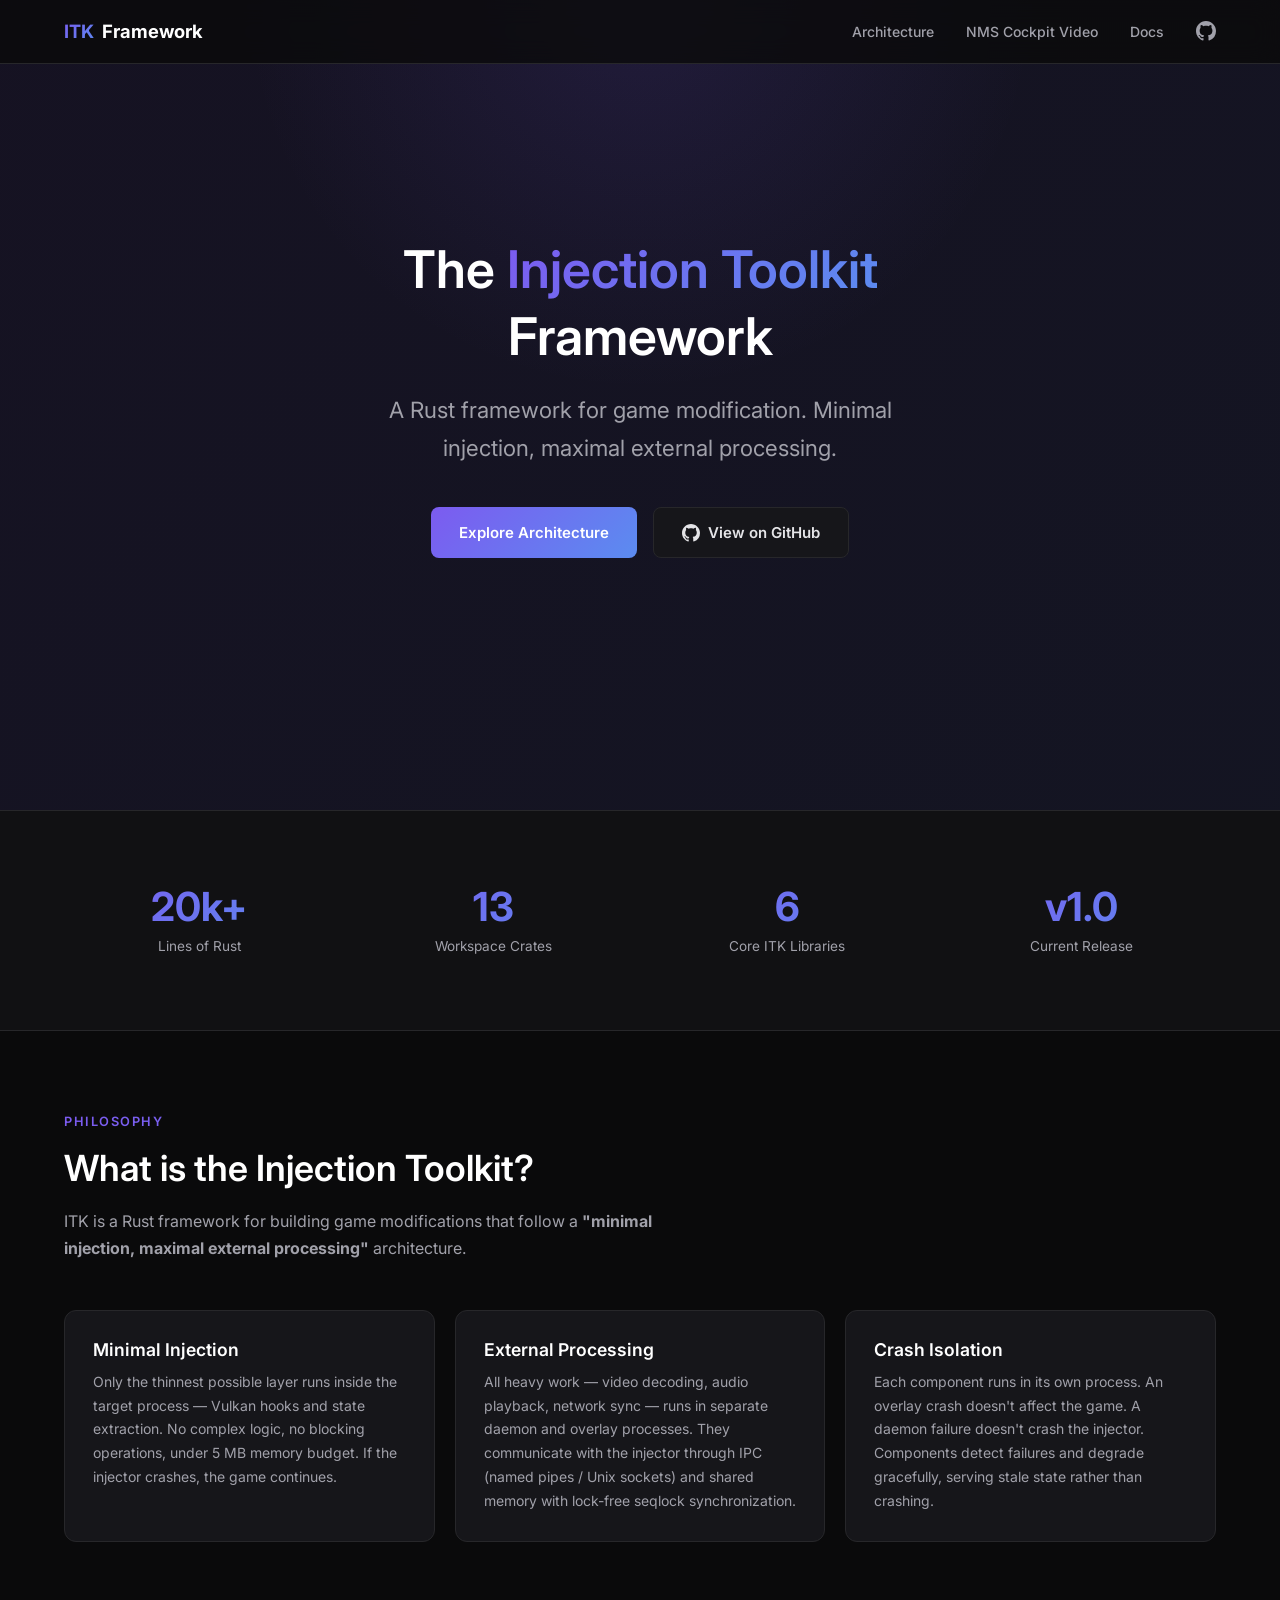
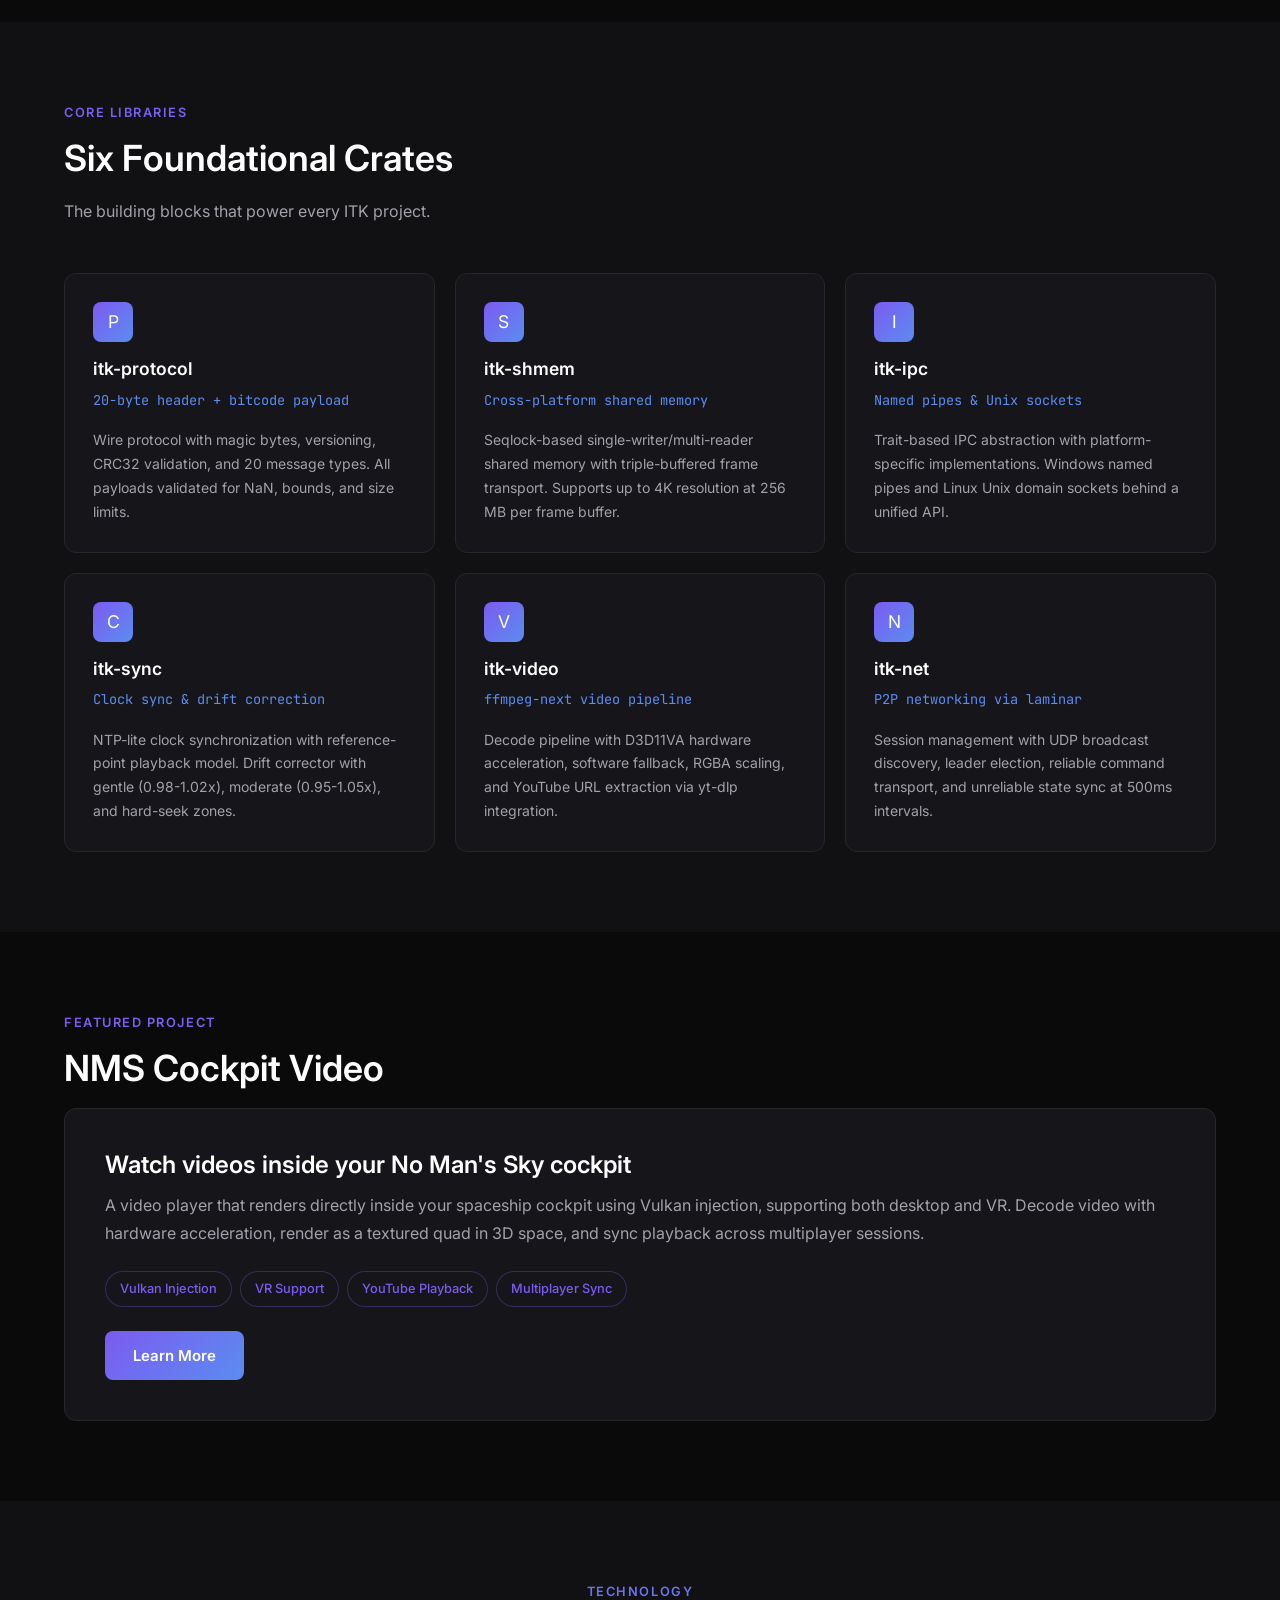
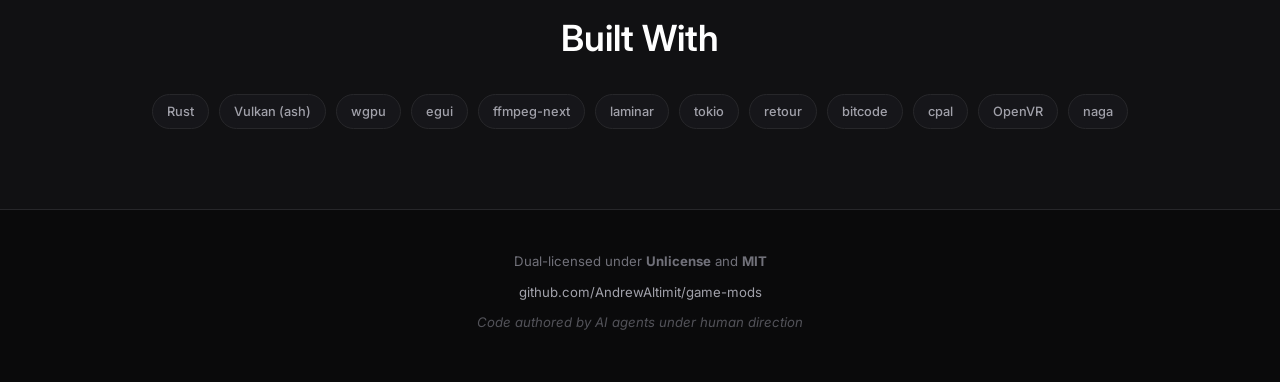
==== site/index.html @ 0e010b7b "feat: add GitHub Pages site with ITK documentation and CI deployment Build a complete static site sh" ====
<!DOCTYPE html>
<html lang="en">
<head>
  <meta charset="UTF-8">
  <meta name="viewport" content="width=device-width, initial-scale=1.0">
  <title>ITK — Injection Toolkit Framework</title>
  <meta name="description" content="A Rust framework for game modification. Minimal injection, maximal external processing.">
  <link rel="icon" href="img/favicon.svg" type="image/svg+xml">
  <link rel="stylesheet" href="css/styles.css">
</head>
<body>

  <!-- ── Navigation ──────────────────────────────────────────────── -->
  <nav class="navbar">
    <div class="container">
      <a href="index.html" class="nav-logo"><span>ITK</span> Framework</a>
      <div class="nav-links">
        <a href="architecture.html">Architecture</a>
        <a href="nms-cockpit-video.html">NMS Cockpit Video</a>
        <a href="docs.html">Docs</a>
        <a href="https://github.com/AndrewAltimit/game-mods" class="github-link" target="_blank" rel="noopener">
          <svg viewBox="0 0 16 16" aria-label="GitHub"><path d="M8 0C3.58 0 0 3.58 0 8c0 3.54 2.29 6.53 5.47 7.59.4.07.55-.17.55-.38 0-.19-.01-.82-.01-1.49-2.01.37-2.53-.49-2.69-.94-.09-.23-.48-.94-.82-1.13-.28-.15-.68-.52-.01-.53.63-.01 1.08.58 1.23.82.72 1.21 1.87.87 2.33.66.07-.52.28-.87.51-1.07-1.78-.2-3.64-.89-3.64-3.95 0-.87.31-1.59.82-2.15-.08-.2-.36-1.02.08-2.12 0 0 .67-.21 2.2.82.64-.18 1.32-.27 2-.27s1.36.09 2 .27c1.53-1.04 2.2-.82 2.2-.82.44 1.1.16 1.92.08 2.12.51.56.82 1.27.82 2.15 0 3.07-1.87 3.75-3.65 3.95.29.25.54.73.54 1.48 0 1.07-.01 1.93-.01 2.2 0 .21.15.46.55.38A8.01 8.01 0 0016 8c0-4.42-3.58-8-8-8z"/></svg>
        </a>
      </div>
      <button class="hamburger" aria-label="Toggle navigation">
        <span></span><span></span><span></span>
      </button>
    </div>
  </nav>

  <div class="nav-overlay">
    <a href="index.html">Home</a>
    <a href="architecture.html">Architecture</a>
    <a href="nms-cockpit-video.html">NMS Cockpit Video</a>
    <a href="docs.html">Docs</a>
    <a href="https://github.com/AndrewAltimit/game-mods" target="_blank" rel="noopener">GitHub</a>
  </div>

  <!-- ── Hero ────────────────────────────────────────────────────── -->
  <section class="hero animated-gradient">
    <div class="container hero-content">
      <h1 class="fade-in">The <span class="gradient">Injection Toolkit</span><br>Framework</h1>
      <p class="hero-tagline fade-in">A Rust framework for game modification. Minimal injection, maximal external processing.</p>
      <div class="hero-ctas fade-in">
        <a href="architecture.html" class="btn btn-primary">Explore Architecture</a>
        <a href="https://github.com/AndrewAltimit/game-mods" class="btn btn-secondary" target="_blank" rel="noopener">
          <svg width="18" height="18" viewBox="0 0 16 16" fill="currentColor"><path d="M8 0C3.58 0 0 3.58 0 8c0 3.54 2.29 6.53 5.47 7.59.4.07.55-.17.55-.38 0-.19-.01-.82-.01-1.49-2.01.37-2.53-.49-2.69-.94-.09-.23-.48-.94-.82-1.13-.28-.15-.68-.52-.01-.53.63-.01 1.08.58 1.23.82.72 1.21 1.87.87 2.33.66.07-.52.28-.87.51-1.07-1.78-.2-3.64-.89-3.64-3.95 0-.87.31-1.59.82-2.15-.08-.2-.36-1.02.08-2.12 0 0 .67-.21 2.2.82.64-.18 1.32-.27 2-.27s1.36.09 2 .27c1.53-1.04 2.2-.82 2.2-.82.44 1.1.16 1.92.08 2.12.51.56.82 1.27.82 2.15 0 3.07-1.87 3.75-3.65 3.95.29.25.54.73.54 1.48 0 1.07-.01 1.93-.01 2.2 0 .21.15.46.55.38A8.01 8.01 0 0016 8c0-4.42-3.58-8-8-8z"/></svg>
          View on GitHub
        </a>
      </div>
    </div>
  </section>

  <!-- ── Stats Strip ─────────────────────────────────────────────── -->
  <section class="stats-strip">
    <div class="container">
      <div class="stats-grid">
        <div class="stat-card fade-in">
          <div class="stat-value">20k+</div>
          <div class="stat-label">Lines of Rust</div>
        </div>
        <div class="stat-card fade-in">
          <div class="stat-value">13</div>
          <div class="stat-label">Workspace Crates</div>
        </div>
        <div class="stat-card fade-in">
          <div class="stat-value">6</div>
          <div class="stat-label">Core ITK Libraries</div>
        </div>
        <div class="stat-card fade-in">
          <div class="stat-value">v1.0</div>
          <div class="stat-label">Current Release</div>
        </div>
      </div>
    </div>
  </section>

  <!-- ── What is ITK? ────────────────────────────────────────────── -->
  <section>
    <div class="container">
      <div class="section-label fade-in">Philosophy</div>
      <h2 class="section-title fade-in">What is the Injection Toolkit?</h2>
      <div class="section-desc fade-in">
        <p>ITK is a Rust framework for building game modifications that follow a <strong>"minimal injection, maximal external processing"</strong> architecture.</p>
      </div>
      <div class="card-grid">
        <div class="card fade-in">
          <h3>Minimal Injection</h3>
          <p>Only the thinnest possible layer runs inside the target process &mdash; Vulkan hooks and state extraction. No complex logic, no blocking operations, under 5 MB memory budget. If the injector crashes, the game continues.</p>
        </div>
        <div class="card fade-in">
          <h3>External Processing</h3>
          <p>All heavy work &mdash; video decoding, audio playback, network sync &mdash; runs in separate daemon and overlay processes. They communicate with the injector through IPC (named pipes / Unix sockets) and shared memory with lock-free seqlock synchronization.</p>
        </div>
        <div class="card fade-in">
          <h3>Crash Isolation</h3>
          <p>Each component runs in its own process. An overlay crash doesn't affect the game. A daemon failure doesn't crash the injector. Components detect failures and degrade gracefully, serving stale state rather than crashing.</p>
        </div>
      </div>
    </div>
  </section>

  <!-- ── Core Libraries ──────────────────────────────────────────── -->
  <section style="background: var(--bg-raised);">
    <div class="container">
      <div class="section-label fade-in">Core Libraries</div>
      <h2 class="section-title fade-in">Six Foundational Crates</h2>
      <p class="section-desc fade-in">The building blocks that power every ITK project.</p>
      <div class="card-grid">
        <div class="card fade-in">
          <div class="card-icon">P</div>
          <h3>itk-protocol</h3>
          <p class="mono mb-2">20-byte header + bitcode payload</p>
          <p>Wire protocol with magic bytes, versioning, CRC32 validation, and 20 message types. All payloads validated for NaN, bounds, and size limits.</p>
        </div>
        <div class="card fade-in">
          <div class="card-icon">S</div>
          <h3>itk-shmem</h3>
          <p class="mono mb-2">Cross-platform shared memory</p>
          <p>Seqlock-based single-writer/multi-reader shared memory with triple-buffered frame transport. Supports up to 4K resolution at 256 MB per frame buffer.</p>
        </div>
        <div class="card fade-in">
          <div class="card-icon">I</div>
          <h3>itk-ipc</h3>
          <p class="mono mb-2">Named pipes &amp; Unix sockets</p>
          <p>Trait-based IPC abstraction with platform-specific implementations. Windows named pipes and Linux Unix domain sockets behind a unified API.</p>
        </div>
        <div class="card fade-in">
          <div class="card-icon">C</div>
          <h3>itk-sync</h3>
          <p class="mono mb-2">Clock sync &amp; drift correction</p>
          <p>NTP-lite clock synchronization with reference-point playback model. Drift corrector with gentle (0.98-1.02x), moderate (0.95-1.05x), and hard-seek zones.</p>
        </div>
        <div class="card fade-in">
          <div class="card-icon">V</div>
          <h3>itk-video</h3>
          <p class="mono mb-2">ffmpeg-next video pipeline</p>
          <p>Decode pipeline with D3D11VA hardware acceleration, software fallback, RGBA scaling, and YouTube URL extraction via yt-dlp integration.</p>
        </div>
        <div class="card fade-in">
          <div class="card-icon">N</div>
          <h3>itk-net</h3>
          <p class="mono mb-2">P2P networking via laminar</p>
          <p>Session management with UDP broadcast discovery, leader election, reliable command transport, and unreliable state sync at 500ms intervals.</p>
        </div>
      </div>
    </div>
  </section>

  <!-- ── Featured Project ────────────────────────────────────────── -->
  <section>
    <div class="container">
      <div class="section-label fade-in">Featured Project</div>
      <h2 class="section-title fade-in">NMS Cockpit Video</h2>
      <div class="featured-card fade-in">
        <div class="featured-info">
          <h3>Watch videos inside your No Man's Sky cockpit</h3>
          <p>A video player that renders directly inside your spaceship cockpit using Vulkan injection, supporting both desktop and VR. Decode video with hardware acceleration, render as a textured quad in 3D space, and sync playback across multiplayer sessions.</p>
          <div class="feature-list">
            <span class="pill pill-accent">Vulkan Injection</span>
            <span class="pill pill-accent">VR Support</span>
            <span class="pill pill-accent">YouTube Playback</span>
            <span class="pill pill-accent">Multiplayer Sync</span>
          </div>
          <a href="nms-cockpit-video.html" class="btn btn-primary">Learn More</a>
        </div>
      </div>
    </div>
  </section>

  <!-- ── Tech Stack ──────────────────────────────────────────────── -->
  <section style="background: var(--bg-raised);">
    <div class="container text-center">
      <div class="section-label fade-in">Technology</div>
      <h2 class="section-title fade-in">Built With</h2>
      <div class="pills-wrap mt-4 fade-in">
        <span class="pill">Rust</span>
        <span class="pill">Vulkan (ash)</span>
        <span class="pill">wgpu</span>
        <span class="pill">egui</span>
        <span class="pill">ffmpeg-next</span>
        <span class="pill">laminar</span>
        <span class="pill">tokio</span>
        <span class="pill">retour</span>
        <span class="pill">bitcode</span>
        <span class="pill">cpal</span>
        <span class="pill">OpenVR</span>
        <span class="pill">naga</span>
      </div>
    </div>
  </section>

  <!-- ── Footer ──────────────────────────────────────────────────── -->
  <footer class="footer">
    <div class="container">
      <p>Dual-licensed under <strong>Unlicense</strong> and <strong>MIT</strong></p>
      <p><a href="https://github.com/AndrewAltimit/game-mods" target="_blank" rel="noopener">github.com/AndrewAltimit/game-mods</a></p>
      <p class="footer-ai">Code authored by AI agents under human direction</p>
    </div>
  </footer>

  <script src="js/main.js"></script>
</body>
</html>
---- site/css/styles.css ----
/* ═══════════════════════════════════════════════════════════════════
   ITK — Injection Toolkit Design System
   Modern dark tech (Vercel/Linear-inspired)
   ═══════════════════════════════════════════════════════════════════ */

/* ── Fonts ────────────────────────────────────────────────────────── */
@import url('https://fonts.googleapis.com/css2?family=Inter:wght@400;500;600;700&family=JetBrains+Mono:wght@400;500&display=swap');

/* ── Custom Properties ────────────────────────────────────────────── */
:root {
  --bg:           #0a0a0b;
  --bg-raised:    #111113;
  --bg-card:      #16161a;
  --bg-code:      #1a1a20;
  --border:       #27272a;
  --border-light: #3f3f46;
  --text:         #e4e4e7;
  --text-muted:   #a1a1aa;
  --text-dim:     #71717a;
  --accent:       #7c5bf0;
  --accent-end:   #5b8cf0;
  --gradient:     linear-gradient(135deg, var(--accent), var(--accent-end));
  --font-body:    'Inter', system-ui, -apple-system, sans-serif;
  --font-mono:    'JetBrains Mono', ui-monospace, 'Cascadia Code', monospace;
  --radius:       8px;
  --radius-lg:    12px;
  --transition:   0.25s cubic-bezier(0.4, 0, 0.2, 1);
  --nav-height:   64px;
  --max-width:    1200px;
}

/* ── Reset & Base ─────────────────────────────────────────────────── */
*, *::before, *::after { box-sizing: border-box; margin: 0; padding: 0; }

html {
  scroll-behavior: smooth;
  scroll-padding-top: calc(var(--nav-height) + 24px);
  -webkit-text-size-adjust: 100%;
}

body {
  font-family: var(--font-body);
  background: var(--bg);
  color: var(--text);
  line-height: 1.7;
  font-size: clamp(0.938rem, 0.9rem + 0.2vw, 1rem);
  -webkit-font-smoothing: antialiased;
  overflow-x: hidden;
}

a { color: var(--accent-end); text-decoration: none; transition: color var(--transition); }
a:hover { color: var(--accent); }

img, svg { max-width: 100%; height: auto; display: block; }
ul, ol { list-style: none; }
h1, h2, h3, h4 { line-height: 1.3; font-weight: 600; color: #fff; }

h1 { font-size: clamp(2rem, 1.5rem + 2.5vw, 3.25rem); }
h2 { font-size: clamp(1.5rem, 1.2rem + 1.5vw, 2.25rem); }
h3 { font-size: clamp(1.15rem, 1rem + 0.5vw, 1.5rem); }

/* ── Layout Helpers ───────────────────────────────────────────────── */
.container {
  width: 100%;
  max-width: var(--max-width);
  margin: 0 auto;
  padding: 0 24px;
}

section {
  padding: 80px 0;
}

.section-label {
  font-size: 0.8rem;
  font-weight: 600;
  text-transform: uppercase;
  letter-spacing: 0.12em;
  background: var(--gradient);
  -webkit-background-clip: text;
  -webkit-text-fill-color: transparent;
  background-clip: text;
  margin-bottom: 12px;
}

.section-title {
  margin-bottom: 16px;
}

.section-desc {
  color: var(--text-muted);
  max-width: 640px;
  margin-bottom: 48px;
}

/* ── Navigation ───────────────────────────────────────────────────── */
.navbar {
  position: fixed;
  top: 0;
  left: 0;
  right: 0;
  z-index: 1000;
  height: var(--nav-height);
  background: rgba(10, 10, 11, 0.8);
  backdrop-filter: blur(12px);
  -webkit-backdrop-filter: blur(12px);
  border-bottom: 1px solid var(--border);
  display: flex;
  align-items: center;
}

.navbar .container {
  display: flex;
  align-items: center;
  justify-content: space-between;
}

.nav-logo {
  font-weight: 700;
  font-size: 1.15rem;
  color: #fff;
  display: flex;
  align-items: center;
  gap: 8px;
}

.nav-logo span {
  background: var(--gradient);
  -webkit-background-clip: text;
  -webkit-text-fill-color: transparent;
  background-clip: text;
}

.nav-links {
  display: flex;
  align-items: center;
  gap: 32px;
}

.nav-links a {
  font-size: 0.875rem;
  font-weight: 500;
  color: var(--text-muted);
  position: relative;
  padding: 4px 0;
  transition: color var(--transition);
}

.nav-links a:hover,
.nav-links a.active {
  color: #fff;
}

.nav-links a.active::after {
  content: '';
  position: absolute;
  bottom: -2px;
  left: 0;
  right: 0;
  height: 2px;
  background: var(--gradient);
  border-radius: 1px;
}

.nav-links .github-link {
  display: flex;
  align-items: center;
}

.nav-links .github-link svg {
  width: 20px;
  height: 20px;
  fill: var(--text-muted);
  transition: fill var(--transition);
}

.nav-links .github-link:hover svg {
  fill: #fff;
}

/* Hamburger */
.hamburger {
  display: none;
  flex-direction: column;
  gap: 5px;
  background: none;
  border: none;
  cursor: pointer;
  padding: 4px;
}

.hamburger span {
  display: block;
  width: 22px;
  height: 2px;
  background: var(--text);
  border-radius: 1px;
  transition: var(--transition);
}

.hamburger.active span:nth-child(1) { transform: rotate(45deg) translate(5px, 5px); }
.hamburger.active span:nth-child(2) { opacity: 0; }
.hamburger.active span:nth-child(3) { transform: rotate(-45deg) translate(5px, -5px); }

/* Mobile overlay */
.nav-overlay {
  display: none;
  position: fixed;
  inset: 0;
  z-index: 999;
  background: rgba(10, 10, 11, 0.95);
  backdrop-filter: blur(16px);
  flex-direction: column;
  align-items: center;
  justify-content: center;
  gap: 32px;
}

.nav-overlay.active { display: flex; }

.nav-overlay a {
  font-size: 1.5rem;
  font-weight: 600;
  color: var(--text);
}

.nav-overlay a:hover { color: var(--accent); }

@media (max-width: 768px) {
  .nav-links { display: none; }
  .hamburger { display: flex; }
}

/* ── Breadcrumbs ──────────────────────────────────────────────────── */
.breadcrumbs {
  padding-top: calc(var(--nav-height) + 24px);
  padding-bottom: 0;
  font-size: 0.85rem;
  color: var(--text-dim);
}

.breadcrumbs a { color: var(--text-muted); }
.breadcrumbs a:hover { color: var(--accent-end); }
.breadcrumbs span { margin: 0 8px; color: var(--border-light); }

/* ── Hero ─────────────────────────────────────────────────────────── */
.hero {
  position: relative;
  min-height: 90vh;
  display: flex;
  align-items: center;
  text-align: center;
  padding-top: var(--nav-height);
  overflow: hidden;
}

.hero::before {
  content: '';
  position: absolute;
  top: -50%;
  left: 50%;
  width: 800px;
  height: 800px;
  transform: translateX(-50%);
  background: radial-gradient(circle, rgba(124, 91, 240, 0.12) 0%, transparent 70%);
  pointer-events: none;
}

.hero-content {
  position: relative;
  z-index: 1;
  width: 100%;
}

.hero h1 {
  margin-bottom: 20px;
}

.hero h1 .gradient {
  background: var(--gradient);
  -webkit-background-clip: text;
  -webkit-text-fill-color: transparent;
  background-clip: text;
}

.hero-tagline {
  font-size: clamp(1.1rem, 0.9rem + 1vw, 1.4rem);
  color: var(--text-muted);
  max-width: 600px;
  margin: 0 auto 40px;
}

.hero-ctas {
  display: flex;
  justify-content: center;
  gap: 16px;
  flex-wrap: wrap;
}

/* ── Buttons ──────────────────────────────────────────────────────── */
.btn {
  display: inline-flex;
  align-items: center;
  gap: 8px;
  padding: 12px 28px;
  border-radius: var(--radius);
  font-size: 0.938rem;
  font-weight: 600;
  cursor: pointer;
  border: none;
  transition: var(--transition);
}

.btn-primary {
  background: var(--gradient);
  color: #fff;
}

.btn-primary:hover {
  opacity: 0.9;
  transform: translateY(-1px);
  color: #fff;
}

.btn-secondary {
  background: var(--bg-card);
  color: var(--text);
  border: 1px solid var(--border);
}

.btn-secondary:hover {
  border-color: var(--border-light);
  color: #fff;
  transform: translateY(-1px);
}

/* ── Cards ────────────────────────────────────────────────────────── */
.card-grid {
  display: grid;
  grid-template-columns: repeat(auto-fit, minmax(300px, 1fr));
  gap: 20px;
}

.card {
  background: var(--bg-card);
  border: 1px solid var(--border);
  border-radius: var(--radius-lg);
  padding: 28px;
  transition: var(--transition);
}

.card:hover {
  border-color: var(--border-light);
  transform: translateY(-2px);
}

.card-icon {
  width: 40px;
  height: 40px;
  border-radius: var(--radius);
  background: var(--gradient);
  display: flex;
  align-items: center;
  justify-content: center;
  margin-bottom: 16px;
  font-size: 1.1rem;
  color: #fff;
}

.card h3 {
  font-size: 1.1rem;
  margin-bottom: 8px;
}

.card p {
  color: var(--text-muted);
  font-size: 0.875rem;
}

.card .mono {
  font-family: var(--font-mono);
  font-size: 0.85rem;
  color: var(--accent-end);
}

/* ── Stats Strip ──────────────────────────────────────────────────── */
.stats-strip {
  padding: 48px 0;
  border-top: 1px solid var(--border);
  border-bottom: 1px solid var(--border);
  background: var(--bg-raised);
}

.stats-grid {
  display: grid;
  grid-template-columns: repeat(4, 1fr);
  gap: 24px;
  text-align: center;
}

.stat-card {
  padding: 24px 16px;
}

.stat-value {
  font-size: clamp(1.75rem, 1.5rem + 1.5vw, 2.5rem);
  font-weight: 700;
  background: var(--gradient);
  -webkit-background-clip: text;
  -webkit-text-fill-color: transparent;
  background-clip: text;
  line-height: 1.2;
}

.stat-label {
  font-size: 0.85rem;
  color: var(--text-muted);
  margin-top: 4px;
}

@media (max-width: 768px) {
  .stats-grid { grid-template-columns: repeat(2, 1fr); }
}

@media (max-width: 480px) {
  .stats-grid { grid-template-columns: 1fr; }
}

/* ── Featured Project Card ────────────────────────────────────────── */
.featured-card {
  background: var(--bg-card);
  border: 1px solid var(--border);
  border-radius: var(--radius-lg);
  padding: 40px;
  display: flex;
  gap: 40px;
  align-items: center;
}

.featured-card .featured-info { flex: 1; }
.featured-card .featured-info h3 { font-size: 1.5rem; margin-bottom: 12px; }
.featured-card .featured-info p { color: var(--text-muted); margin-bottom: 24px; }

.featured-card .feature-list {
  display: flex;
  flex-wrap: wrap;
  gap: 8px;
  margin-bottom: 24px;
}

@media (max-width: 768px) {
  .featured-card { flex-direction: column; padding: 28px; }
}

/* ── Pill Badges ──────────────────────────────────────────────────── */
.pill {
  display: inline-block;
  padding: 6px 14px;
  border-radius: 9999px;
  font-size: 0.8rem;
  font-weight: 500;
  background: var(--bg-card);
  border: 1px solid var(--border);
  color: var(--text-muted);
}

.pill-accent {
  border-color: rgba(124, 91, 240, 0.3);
  color: var(--accent);
}

.pills-wrap {
  display: flex;
  flex-wrap: wrap;
  gap: 10px;
  justify-content: center;
}

/* ── Tables ───────────────────────────────────────────────────────── */
.table-wrap {
  overflow-x: auto;
  border-radius: var(--radius-lg);
  border: 1px solid var(--border);
}

table {
  width: 100%;
  border-collapse: collapse;
  font-size: 0.875rem;
}

th, td {
  padding: 12px 16px;
  text-align: left;
  border-bottom: 1px solid var(--border);
}

th {
  background: var(--bg-raised);
  font-weight: 600;
  color: #fff;
  white-space: nowrap;
}

td { color: var(--text-muted); }

tr:last-child td { border-bottom: none; }

tr:hover td { background: rgba(255, 255, 255, 0.02); }

td code {
  font-family: var(--font-mono);
  font-size: 0.8rem;
  background: var(--bg-code);
  padding: 2px 6px;
  border-radius: 4px;
  color: var(--accent-end);
}

/* ── Code Blocks ──────────────────────────────────────────────────── */
pre {
  background: var(--bg-code);
  border: 1px solid var(--border);
  border-radius: var(--radius);
  padding: 20px;
  overflow-x: auto;
  font-family: var(--font-mono);
  font-size: 0.85rem;
  line-height: 1.6;
  color: var(--text-muted);
  margin: 16px 0;
}

code {
  font-family: var(--font-mono);
  font-size: 0.85em;
}

p code, li code {
  background: var(--bg-code);
  padding: 2px 6px;
  border-radius: 4px;
  color: var(--accent-end);
  font-size: 0.85em;
}

.copy-btn {
  position: absolute;
  top: 8px;
  right: 8px;
  background: var(--bg-card);
  border: 1px solid var(--border);
  color: var(--text-muted);
  padding: 4px 10px;
  font-size: 0.75rem;
  border-radius: 4px;
  cursor: pointer;
  font-family: var(--font-body);
  transition: var(--transition);
}

.copy-btn:hover {
  border-color: var(--border-light);
  color: #fff;
}

/* ── Tabs ─────────────────────────────────────────────────────────── */
.tabs {
  display: flex;
  gap: 0;
  border-bottom: 1px solid var(--border);
  margin-bottom: 24px;
}

.tab-btn {
  background: none;
  border: none;
  border-bottom: 2px solid transparent;
  padding: 10px 20px;
  color: var(--text-muted);
  font-size: 0.875rem;
  font-weight: 500;
  cursor: pointer;
  font-family: var(--font-body);
  transition: var(--transition);
}

.tab-btn:hover { color: var(--text); }

.tab-btn.active {
  color: #fff;
  border-bottom-color: var(--accent);
}

.tab-panel { display: none; }
.tab-panel.active { display: block; }

/* ── Accordion ────────────────────────────────────────────────────── */
.accordion-item {
  border: 1px solid var(--border);
  border-radius: var(--radius);
  margin-bottom: 8px;
  overflow: hidden;
}

.accordion-header {
  display: flex;
  align-items: center;
  justify-content: space-between;
  padding: 16px 20px;
  background: var(--bg-card);
  cursor: pointer;
  font-weight: 600;
  color: #fff;
  transition: var(--transition);
  user-select: none;
}

.accordion-header:hover { background: var(--bg-raised); }

.accordion-header::after {
  content: '+';
  font-size: 1.25rem;
  color: var(--text-dim);
  transition: transform var(--transition);
}

.accordion-item.open .accordion-header::after {
  content: '\2212';
}

.accordion-body {
  max-height: 0;
  overflow: hidden;
  transition: max-height 0.35s ease;
}

.accordion-body-inner {
  padding: 20px;
  color: var(--text-muted);
  font-size: 0.9rem;
  line-height: 1.8;
}

/* ── Docs Sidebar TOC ─────────────────────────────────────────────── */
.docs-layout {
  display: flex;
  gap: 48px;
  padding-top: calc(var(--nav-height) + 24px);
}

.toc {
  position: sticky;
  top: calc(var(--nav-height) + 24px);
  width: 240px;
  flex-shrink: 0;
  max-height: calc(100vh - var(--nav-height) - 48px);
  overflow-y: auto;
  padding-right: 16px;
  border-right: 1px solid var(--border);
}

.toc h4 {
  font-size: 0.75rem;
  text-transform: uppercase;
  letter-spacing: 0.1em;
  color: var(--text-dim);
  margin-bottom: 12px;
  margin-top: 20px;
}

.toc h4:first-child { margin-top: 0; }

.toc a {
  display: block;
  padding: 4px 12px;
  font-size: 0.825rem;
  color: var(--text-muted);
  border-left: 2px solid transparent;
  margin-bottom: 2px;
  transition: var(--transition);
}

.toc a:hover {
  color: #fff;
  border-left-color: var(--border-light);
}

.toc a.active {
  color: var(--accent);
  border-left-color: var(--accent);
}

.docs-content {
  flex: 1;
  min-width: 0;
}

@media (max-width: 1023px) {
  .docs-layout { flex-direction: column; gap: 24px; }
  .toc {
    position: static;
    width: 100%;
    max-height: none;
    border-right: none;
    border-bottom: 1px solid var(--border);
    padding-right: 0;
    padding-bottom: 16px;
    display: flex;
    flex-wrap: wrap;
    gap: 4px 16px;
  }
  .toc h4 { width: 100%; margin-top: 12px; }
  .toc a { border-left: none; padding: 4px 8px; }
}

/* ── SVG Diagrams ─────────────────────────────────────────────────── */
.diagram-wrap {
  background: var(--bg-card);
  border: 1px solid var(--border);
  border-radius: var(--radius-lg);
  padding: 32px;
  margin: 24px 0;
  overflow-x: auto;
}

.diagram-wrap svg {
  margin: 0 auto;
}

/* ── Protocol Header Visual ───────────────────────────────────────── */
.header-visual {
  display: flex;
  gap: 0;
  margin: 24px 0;
  border-radius: var(--radius);
  overflow: hidden;
  border: 1px solid var(--border);
}

.header-field {
  flex: 1;
  text-align: center;
  padding: 16px 12px;
  background: var(--bg-card);
  border-right: 1px solid var(--border);
}

.header-field:last-child { border-right: none; }

.header-field .field-name {
  font-family: var(--font-mono);
  font-size: 0.8rem;
  color: var(--accent-end);
  font-weight: 500;
}

.header-field .field-size {
  font-size: 0.7rem;
  color: var(--text-dim);
  margin-top: 4px;
}

@media (max-width: 600px) {
  .header-visual { flex-direction: column; }
  .header-field { border-right: none; border-bottom: 1px solid var(--border); }
  .header-field:last-child { border-bottom: none; }
}

/* ── Three-Column Layout ──────────────────────────────────────────── */
.three-col {
  display: grid;
  grid-template-columns: repeat(3, 1fr);
  gap: 20px;
}

@media (max-width: 768px) {
  .three-col { grid-template-columns: 1fr; }
}

/* ── Does / Doesn't Lists ─────────────────────────────────────────── */
.does-list li, .doesnt-list li {
  padding: 4px 0 4px 24px;
  position: relative;
  font-size: 0.875rem;
  color: var(--text-muted);
}

.does-list li::before {
  content: '\2713';
  position: absolute;
  left: 0;
  color: #4ade80;
  font-weight: 700;
}

.doesnt-list li::before {
  content: '\2717';
  position: absolute;
  left: 0;
  color: #f87171;
  font-weight: 700;
}

/* ── Seqlock Timeline ─────────────────────────────────────────────── */
.timeline-row {
  display: flex;
  align-items: center;
  gap: 12px;
  margin: 8px 0;
}

.timeline-label {
  font-family: var(--font-mono);
  font-size: 0.8rem;
  width: 64px;
  text-align: right;
  color: var(--text-muted);
  flex-shrink: 0;
}

.timeline-bar {
  flex: 1;
  height: 36px;
  background: var(--bg-code);
  border-radius: 4px;
  position: relative;
  overflow: hidden;
}

.timeline-segment {
  position: absolute;
  top: 4px;
  bottom: 4px;
  border-radius: 3px;
  display: flex;
  align-items: center;
  justify-content: center;
  font-size: 0.7rem;
  font-family: var(--font-mono);
  color: #fff;
}

.seg-write { background: var(--accent); }
.seg-read { background: var(--accent-end); }
.seg-retry { background: #f87171; opacity: 0.7; }

/* ── Fade-in Animations ───────────────────────────────────────────── */
.fade-in {
  opacity: 0;
  transform: translateY(20px);
  transition: opacity 0.6s ease, transform 0.6s ease;
}

.fade-in.visible {
  opacity: 1;
  transform: translateY(0);
}

.fade-in:nth-child(2) { transition-delay: 0.1s; }
.fade-in:nth-child(3) { transition-delay: 0.2s; }
.fade-in:nth-child(4) { transition-delay: 0.15s; }
.fade-in:nth-child(5) { transition-delay: 0.2s; }
.fade-in:nth-child(6) { transition-delay: 0.25s; }

/* ── Footer ───────────────────────────────────────────────────────── */
.footer {
  border-top: 1px solid var(--border);
  padding: 40px 0;
  text-align: center;
  color: var(--text-dim);
  font-size: 0.825rem;
}

.footer p { margin-bottom: 8px; }
.footer a { color: var(--text-muted); }
.footer a:hover { color: var(--accent-end); }

.footer-ai {
  font-style: italic;
  color: var(--text-dim);
  opacity: 0.7;
}

/* ── Page header (inner pages) ────────────────────────────────────── */
.page-header {
  padding-top: calc(var(--nav-height) + 48px);
  padding-bottom: 48px;
  text-align: center;
  position: relative;
}

.page-header::before {
  content: '';
  position: absolute;
  top: 0;
  left: 50%;
  width: 600px;
  height: 400px;
  transform: translateX(-50%);
  background: radial-gradient(circle, rgba(124, 91, 240, 0.08) 0%, transparent 70%);
  pointer-events: none;
}

.page-header p {
  color: var(--text-muted);
  max-width: 600px;
  margin: 16px auto 0;
}

/* ── Principle Cards ──────────────────────────────────────────────── */
.principle-grid {
  display: grid;
  grid-template-columns: repeat(auto-fit, minmax(250px, 1fr));
  gap: 20px;
}

.principle-card {
  background: var(--bg-card);
  border: 1px solid var(--border);
  border-radius: var(--radius-lg);
  padding: 28px;
  border-top: 3px solid transparent;
  border-image: var(--gradient) 1;
  border-image-slice: 1 0 0 0;
}

.principle-card h3 {
  font-size: 1rem;
  margin-bottom: 8px;
}

.principle-card p {
  color: var(--text-muted);
  font-size: 0.875rem;
}

/* ── Docs sections ────────────────────────────────────────────────── */
.docs-section {
  padding-bottom: 48px;
  margin-bottom: 48px;
  border-bottom: 1px solid var(--border);
}

.docs-section:last-child {
  border-bottom: none;
}

.docs-section h2 {
  margin-bottom: 16px;
}

.docs-section h3 {
  margin-top: 32px;
  margin-bottom: 12px;
}

.docs-section p,
.docs-section ul {
  margin-bottom: 16px;
  color: var(--text-muted);
}

.docs-section ul {
  padding-left: 20px;
}

.docs-section ul li {
  list-style: disc;
  margin-bottom: 6px;
  font-size: 0.9rem;
}

/* ── Utility ──────────────────────────────────────────────────────── */
.text-center { text-align: center; }
.mt-2 { margin-top: 16px; }
.mt-4 { margin-top: 32px; }
.mb-2 { margin-bottom: 16px; }
.mb-4 { margin-bottom: 32px; }
.text-muted { color: var(--text-muted); }
.text-dim { color: var(--text-dim); }
.mono { font-family: var(--font-mono); }

/* ── Responsive card grid tweaks ──────────────────────────────────── */
@media (max-width: 768px) {
  section { padding: 48px 0; }
  .card-grid { grid-template-columns: 1fr; }
  .container { padding: 0 16px; }
}

@media (min-width: 769px) and (max-width: 1023px) {
  .card-grid { grid-template-columns: repeat(2, 1fr); }
}

/* ── Animated gradient keyframes (hero bg) ────────────────────────── */
@keyframes gradient-shift {
  0%   { background-position: 0% 50%; }
  50%  { background-position: 100% 50%; }
  100% { background-position: 0% 50%; }
}

.animated-gradient {
  background: linear-gradient(135deg, rgba(124,91,240,0.1), rgba(91,140,240,0.1), rgba(124,91,240,0.05));
  background-size: 400% 400%;
  animation: gradient-shift 8s ease infinite;
}

/* ── SVG animation helpers ────────────────────────────────────────── */
@keyframes dash-flow {
  to { stroke-dashoffset: -20; }
}

.flow-line {
  stroke-dasharray: 8 4;
  animation: dash-flow 1.5s linear infinite;
}

/* ── Comparison table special styles ──────────────────────────────── */
.comparison-table th:first-child,
.comparison-table td:first-child {
  font-weight: 600;
  color: #fff;
}
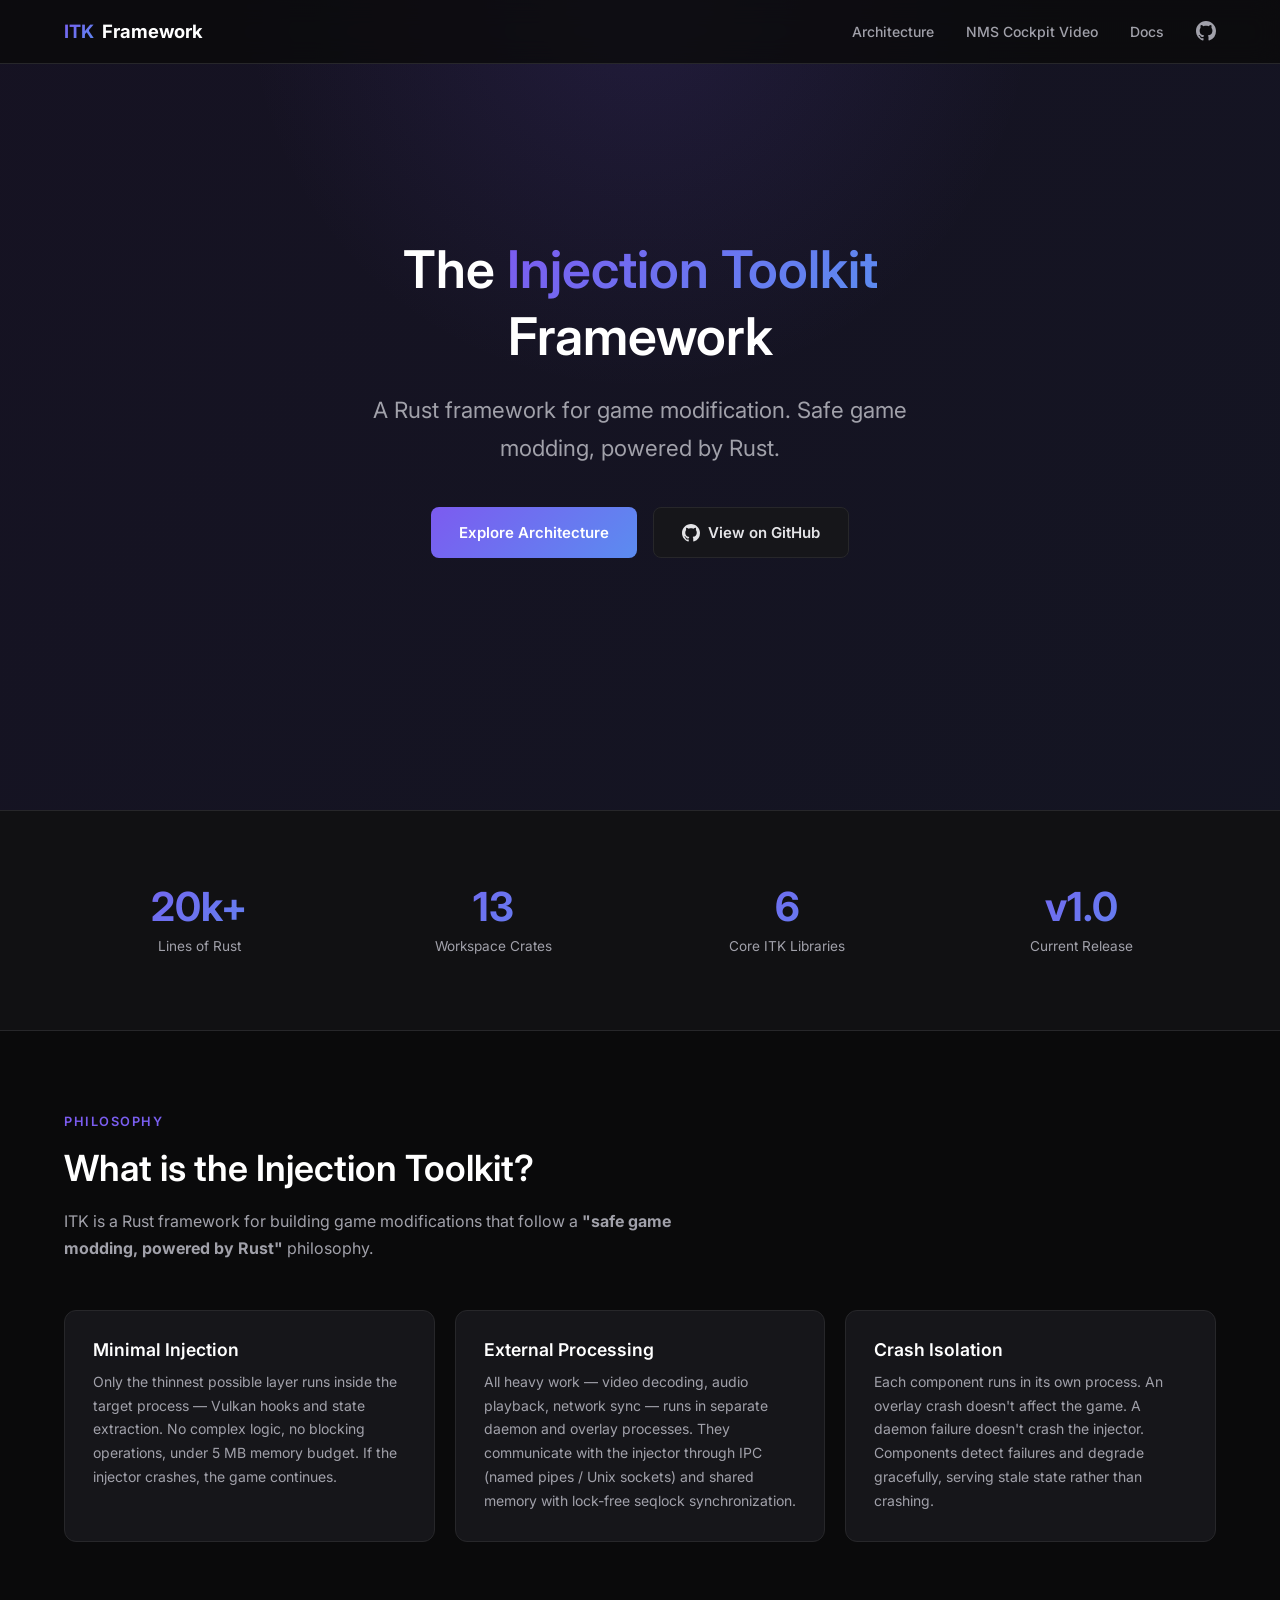
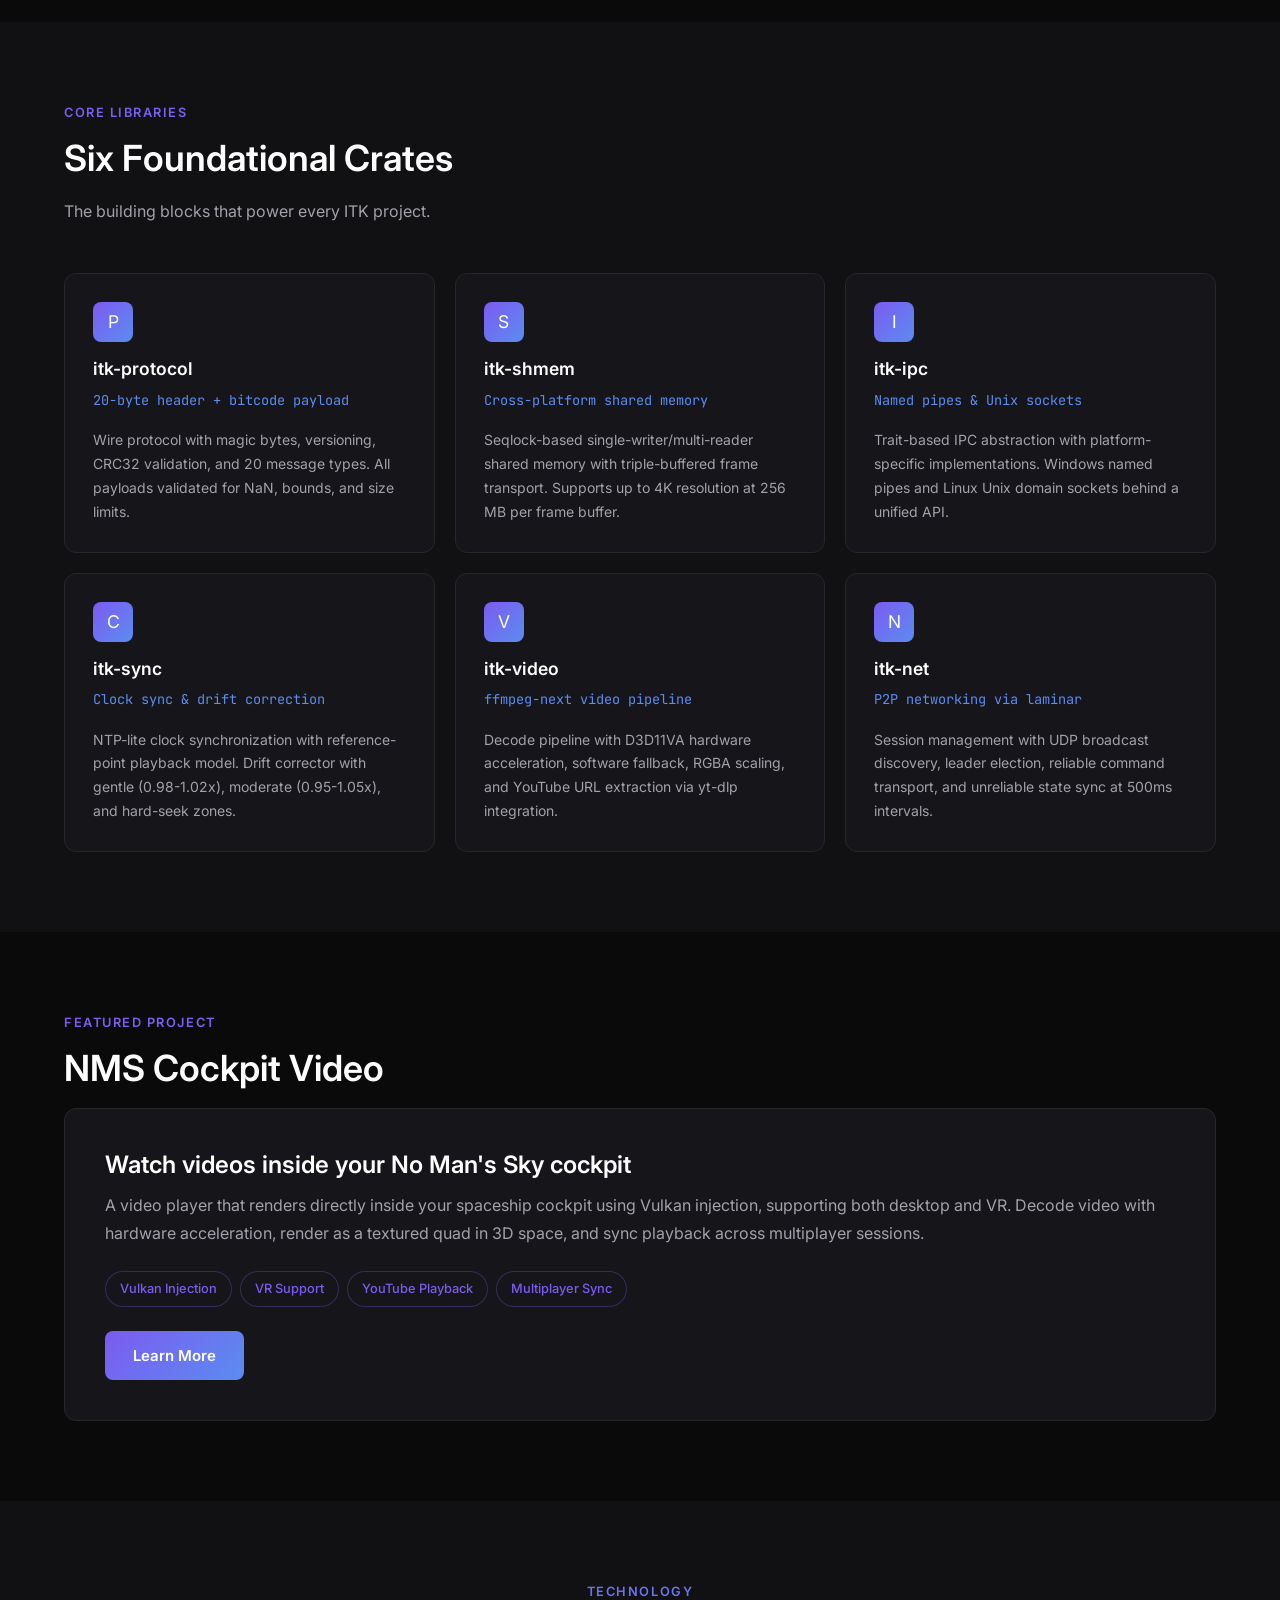
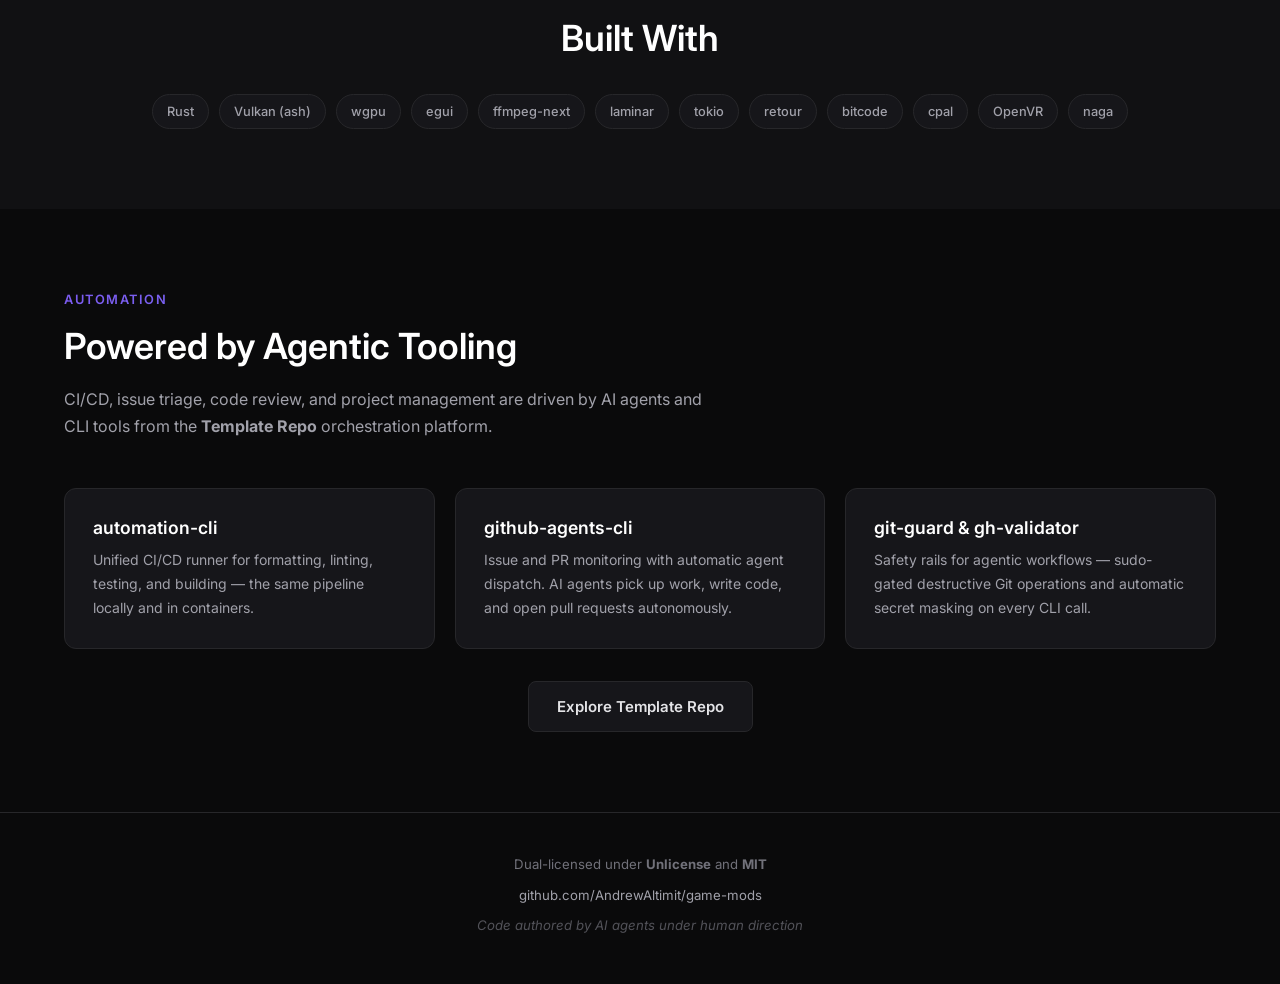
==== commit ff90afdd: "feat: update site tagline and add agentic automation section Replace "minimal injection, maximal ext" ====
--- a/site/index.html
+++ b/site/index.html
@@ -4,7 +4,7 @@
   <meta charset="UTF-8">
   <meta name="viewport" content="width=device-width, initial-scale=1.0">
   <title>ITK — Injection Toolkit Framework</title>
-  <meta name="description" content="A Rust framework for game modification. Minimal injection, maximal external processing.">
+  <meta name="description" content="A Rust framework for game modification. Safe game modding, powered by Rust.">
   <link rel="icon" href="img/favicon.svg" type="image/svg+xml">
   <link rel="stylesheet" href="css/styles.css">
 </head>
@@ -40,7 +40,7 @@
   <section class="hero animated-gradient">
     <div class="container hero-content">
       <h1 class="fade-in">The <span class="gradient">Injection Toolkit</span><br>Framework</h1>
-      <p class="hero-tagline fade-in">A Rust framework for game modification. Minimal injection, maximal external processing.</p>
+      <p class="hero-tagline fade-in">A Rust framework for game modification. Safe game modding, powered by Rust.</p>
       <div class="hero-ctas fade-in">
         <a href="architecture.html" class="btn btn-primary">Explore Architecture</a>
         <a href="https://github.com/AndrewAltimit/game-mods" class="btn btn-secondary" target="_blank" rel="noopener">
@@ -81,7 +81,7 @@
       <div class="section-label fade-in">Philosophy</div>
       <h2 class="section-title fade-in">What is the Injection Toolkit?</h2>
       <div class="section-desc fade-in">
-        <p>ITK is a Rust framework for building game modifications that follow a <strong>"minimal injection, maximal external processing"</strong> architecture.</p>
+        <p>ITK is a Rust framework for building game modifications that follow a <strong>"safe game modding, powered by Rust"</strong> philosophy.</p>
       </div>
       <div class="card-grid">
         <div class="card fade-in">
@@ -190,6 +190,34 @@
     </div>
   </section>
 
+  <!-- ── Agentic Automation ─────────────────────────────────────── -->
+  <section>
+    <div class="container">
+      <div class="section-label fade-in">Automation</div>
+      <h2 class="section-title fade-in">Powered by Agentic Tooling</h2>
+      <div class="section-desc fade-in">
+        <p>CI/CD, issue triage, code review, and project management are driven by AI agents and CLI tools from the <strong>Template Repo</strong> orchestration platform.</p>
+      </div>
+      <div class="card-grid">
+        <div class="card fade-in">
+          <h3>automation-cli</h3>
+          <p>Unified CI/CD runner for formatting, linting, testing, and building &mdash; the same pipeline locally and in containers.</p>
+        </div>
+        <div class="card fade-in">
+          <h3>github-agents-cli</h3>
+          <p>Issue and PR monitoring with automatic agent dispatch. AI agents pick up work, write code, and open pull requests autonomously.</p>
+        </div>
+        <div class="card fade-in">
+          <h3>git-guard &amp; gh-validator</h3>
+          <p>Safety rails for agentic workflows &mdash; sudo-gated destructive Git operations and automatic secret masking on every CLI call.</p>
+        </div>
+      </div>
+      <div class="text-center mt-4 fade-in">
+        <a href="https://andrewaltimit.github.io/template-repo/" class="btn btn-secondary" target="_blank" rel="noopener">Explore Template Repo</a>
+      </div>
+    </div>
+  </section>
+
   <!-- ── Footer ──────────────────────────────────────────────────── -->
   <footer class="footer">
     <div class="container">
